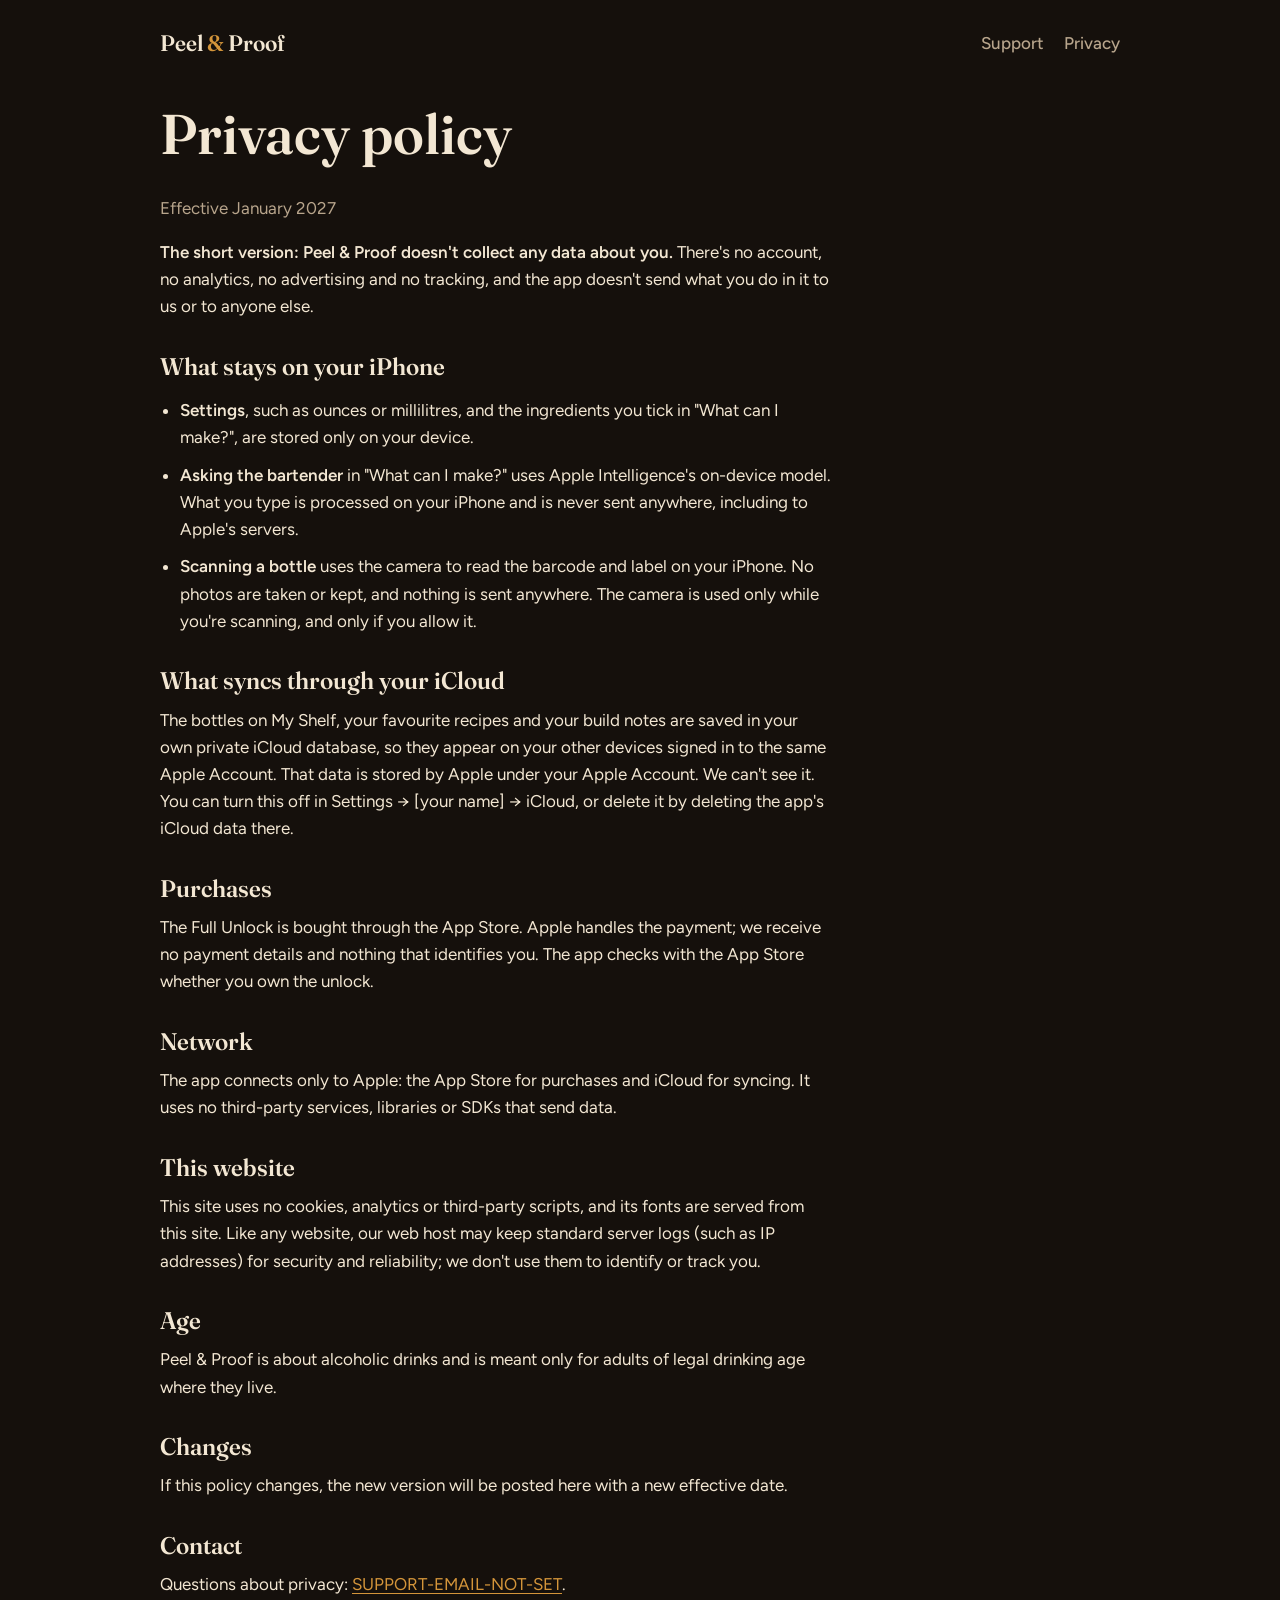
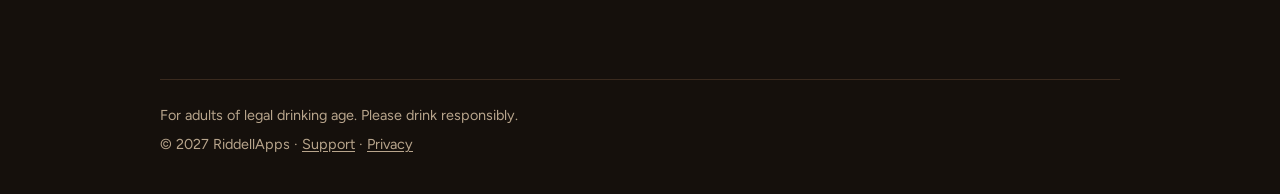
==== privacy/index.html @ 676554a6 "first commit" ====
<!doctype html>
<html lang="en">
<head>
  <meta charset="utf-8">
  <meta name="viewport" content="width=device-width, initial-scale=1, viewport-fit=cover">
  <meta http-equiv="Content-Security-Policy" content="default-src 'self'; img-src 'self' data:; style-src 'self'; font-src 'self'; script-src 'none'; base-uri 'none'; form-action 'none'">
  <meta name="referrer" content="no-referrer">
  <meta name="color-scheme" content="dark">
  <meta name="theme-color" content="#15100C">
  <title>Privacy · Peel &amp; Proof</title>
  <meta name="description" content="Peel &amp; Proof collects no data. What stays on your iPhone, what Apple handles, and how to reach us.">
  <link rel="canonical" href="https://peelandproof.riddellapps.com/privacy/">
  <link rel="icon" href="../assets/favicon.svg" type="image/svg+xml">
  <link rel="stylesheet" href="../assets/tokens.css">
  <link rel="stylesheet" href="../assets/site.css">
</head>
<body>
  <header class="site-header">
    <a class="wordmark" href="../">Peel <span>&amp;</span> Proof</a>
    <nav aria-label="Site">
      <a href="../support/">Support</a>
      <a href="../privacy/">Privacy</a>
    </nav>
  </header>
  <main>
    <article class="prose">
      <h1>Privacy policy</h1>
      <p class="meta">Effective January 2027</p>

      <p><strong>The short version: Peel &amp; Proof doesn't collect any data about you.</strong> There's
        no account, no analytics, no advertising and no tracking, and the app doesn't send what you do in
        it to us or to anyone else.</p>

      <h2>What stays on your iPhone</h2>
      <ul>
        <li><strong>Settings</strong>, such as ounces or millilitres, and the ingredients you tick in
          "What can I make?", are stored only on your device.</li>
        <li><strong>Asking the bartender</strong> in "What can I make?" uses Apple Intelligence's
          on-device model. What you type is processed on your iPhone and is never sent anywhere,
          including to Apple's servers.</li>
        <li><strong>Scanning a bottle</strong> uses the camera to read the barcode and label on your
          iPhone. No photos are taken or kept, and nothing is sent anywhere. The camera is used only
          while you're scanning, and only if you allow it.</li>
      </ul>

      <h2>What syncs through your iCloud</h2>
      <p>The bottles on My Shelf, your favourite recipes and your build notes are saved in your own
        private iCloud database, so they appear on your other devices signed in to the same Apple
        Account. That data is stored by Apple under your Apple Account. We can't see it. You can turn
        this off in Settings → [your name] → iCloud, or delete it by deleting the app's iCloud data there.</p>

      <h2>Purchases</h2>
      <p>The Full Unlock is bought through the App Store. Apple handles the payment; we receive no payment
        details and nothing that identifies you. The app checks with the App Store whether you own the unlock.</p>

      <h2>Network</h2>
      <p>The app connects only to Apple: the App Store for purchases and iCloud for syncing. It uses no
        third-party services, libraries or SDKs that send data.</p>

      <h2>This website</h2>
      <p>This site uses no cookies, analytics or third-party scripts, and its fonts are served from this
        site. Like any website, our web host may keep standard server logs (such as IP addresses) for
        security and reliability; we don't use them to identify or track you.</p>

      <h2>Age</h2>
      <p>Peel &amp; Proof is about alcoholic drinks and is meant only for adults of legal drinking age
        where they live.</p>

      <h2>Changes</h2>
      <p>If this policy changes, the new version will be posted here with a new effective date.</p>

      <h2>Contact</h2>
      <p>Questions about privacy: <a href="mailto:SUPPORT-EMAIL-NOT-SET">SUPPORT-EMAIL-NOT-SET</a>.</p>
    </article>
  </main>
  <footer class="site-footer">
    <p>For adults of legal drinking age. Please drink responsibly.</p>
    <p>© 2027 RiddellApps · <a href="../support/">Support</a> · <a href="../privacy/">Privacy</a></p>
  </footer>
</body>
</html>
---- assets/tokens.css ----
/* Generated from design/tokens.json by scripts/build_tokens.py. Do not edit. */
:root {
  --color-barrel-char: #15100C;
  --color-charred-oak: #241A13;
  --color-toasted-oak: #3A2A1E;
  --color-amber: #D4953A;
  --color-cherry: #9E2F2A;
  --color-cream: #F3E7D3;
  --color-parchment: #B8A58C;
  --font-display: 'Fraunces', Georgia, serif;
  --font-body: 'Figtree', system-ui, sans-serif;
  --radius-chip: 999px;
  --radius-control: 14px;
  --radius-card: 16px;
  --radius-sheet: 44px;
}
---- assets/site.css ----
/* Peel & Proof site. Colors, fonts and radii come only from tokens.css (design/tokens.json). */

@font-face { font-family: 'Fraunces'; src: url('fonts/Fraunces_72pt-SemiBold.ttf') format('truetype'); font-weight: 600; font-display: swap; }
@font-face { font-family: 'Figtree'; src: url('fonts/Figtree-Regular.ttf') format('truetype'); font-weight: 400; font-display: swap; }
@font-face { font-family: 'Figtree'; src: url('fonts/Figtree-Medium.ttf') format('truetype'); font-weight: 500; font-display: swap; }
@font-face { font-family: 'Figtree'; src: url('fonts/Figtree-SemiBold.ttf') format('truetype'); font-weight: 600; font-display: swap; }

*, *::before, *::after { box-sizing: border-box; }

html { color-scheme: dark; -webkit-text-size-adjust: 100%; }

body {
  margin: 0;
  min-height: 100vh;
  display: flex;
  flex-direction: column;
  background: var(--color-barrel-char);
  color: var(--color-cream);
  font: 400 1.0625rem/1.6 var(--font-body);
  padding-inline: max(20px, env(safe-area-inset-left), env(safe-area-inset-right));
}

main { flex: 1; width: 100%; max-width: 60rem; margin: 0 auto; padding-block: 1rem 4rem; }

h1, h2, h3 { font-family: var(--font-display); font-weight: 600; line-height: 1.15; margin: 0 0 0.5em; }
h1 { font-size: clamp(2.25rem, 6vw, 3.5rem); }
h2 { font-size: clamp(1.6rem, 4vw, 2.1rem); margin-top: 2.5rem; }
h3 { font-size: 1.3rem; }
p { margin: 0 0 1em; }

a { color: var(--color-amber); text-underline-offset: 0.15em; }
a:hover { color: var(--color-cream); }
:focus-visible { outline: 3px solid var(--color-amber); outline-offset: 3px; border-radius: 4px; }

.visually-hidden {
  position: absolute; width: 1px; height: 1px; padding: 0; margin: -1px;
  overflow: hidden; clip: rect(0 0 0 0); white-space: nowrap; border: 0;
}

/* Header and footer */
.site-header {
  width: 100%; max-width: 60rem; margin: 0 auto;
  display: flex; flex-wrap: wrap; gap: 0.5rem 1.5rem; align-items: center; justify-content: space-between;
  padding-block: max(1.25rem, env(safe-area-inset-top)) 1.25rem;
}
.wordmark { font: 600 1.4rem var(--font-display); color: var(--color-cream); text-decoration: none; }
.wordmark span { color: var(--color-amber); }
.site-header nav { display: flex; gap: 1.25rem; }
.site-header nav a { color: var(--color-parchment); text-decoration: none; font-weight: 500; padding-block: 0.6rem; }
.site-header nav a:hover { color: var(--color-cream); }

.site-footer {
  width: 100%; max-width: 60rem; margin: 0 auto;
  border-top: 1px solid var(--color-toasted-oak);
  padding-block: 1.5rem max(2rem, env(safe-area-inset-bottom));
  color: var(--color-parchment); font-size: 0.9rem;
}
.site-footer p { margin: 0 0 0.4em; }
.site-footer a { color: var(--color-parchment); }

/* Cards */
.card {
  background: var(--color-charred-oak);
  border: 1px solid var(--color-toasted-oak);
  border-radius: var(--radius-card);
  padding: 1.25rem 1.4rem;
}
.card p:last-child { margin-bottom: 0; }

/* Home */
.hero { text-align: center; padding-block: 2.5rem 1rem; }
.hero .lede { color: var(--color-parchment); font-size: 1.2rem; max-width: 34rem; margin: 0 auto 1.75rem; }
.hero-glass { width: 120px; height: 120px; margin-bottom: 1rem; }

.glass-liquid { fill: var(--color-amber); }
.glass-outline { fill: none; stroke: var(--color-cream); stroke-width: 1.5; stroke-linejoin: round; }
.glass-cube { fill: none; stroke: var(--color-cream); stroke-width: 1.2; }
.glass-peel { fill: none; stroke: var(--color-amber); stroke-width: 1.6; stroke-linecap: round; }

.button {
  display: inline-block; min-height: 44px;
  background: var(--color-amber); color: var(--color-barrel-char);
  font-weight: 600; text-decoration: none;
  padding: 0.75rem 1.5rem; border-radius: var(--radius-control);
}
.button:hover { color: var(--color-barrel-char); filter: brightness(1.08); }
.soon { display: inline-block; color: var(--color-parchment); border: 1px solid var(--color-toasted-oak);
  border-radius: var(--radius-chip); padding: 0.5rem 1.1rem; font-weight: 500; }

.features { display: grid; grid-template-columns: repeat(auto-fit, minmax(16rem, 1fr)); gap: 1rem; margin-top: 3rem; }
.features h3 { color: var(--color-cream); }
.features p { color: var(--color-parchment); }

.recipes { list-style: none; padding: 0; margin: 0; display: grid; grid-template-columns: repeat(auto-fit, minmax(16rem, 1fr)); gap: 1rem; }
.recipes li { display: flex; gap: 1rem; align-items: flex-start; }
.recipes .recipe-glass { flex: none; width: 52px; height: 52px; background: var(--color-toasted-oak); border-radius: 14px; }
.recipes h3 { font-size: 1.15rem; margin-bottom: 0.25em; }
.recipes p { color: var(--color-parchment); font-size: 0.95rem; margin: 0; }
.recipes .credit { font-size: 0.85rem; margin-top: 0.35em; }

.price { margin-top: 3rem; }
.price h2 { margin-top: 0; }
.price p { color: var(--color-parchment); }

/* Privacy, support */
.prose { max-width: 42rem; }
.prose .meta { color: var(--color-parchment); }
.prose h2 { font-size: 1.5rem; margin-top: 2rem; }
.prose h3 { font-family: var(--font-body); font-size: 1.05rem; margin-top: 1.5rem; }
.prose ul { padding-left: 1.25rem; }
.prose li { margin-bottom: 0.6em; }
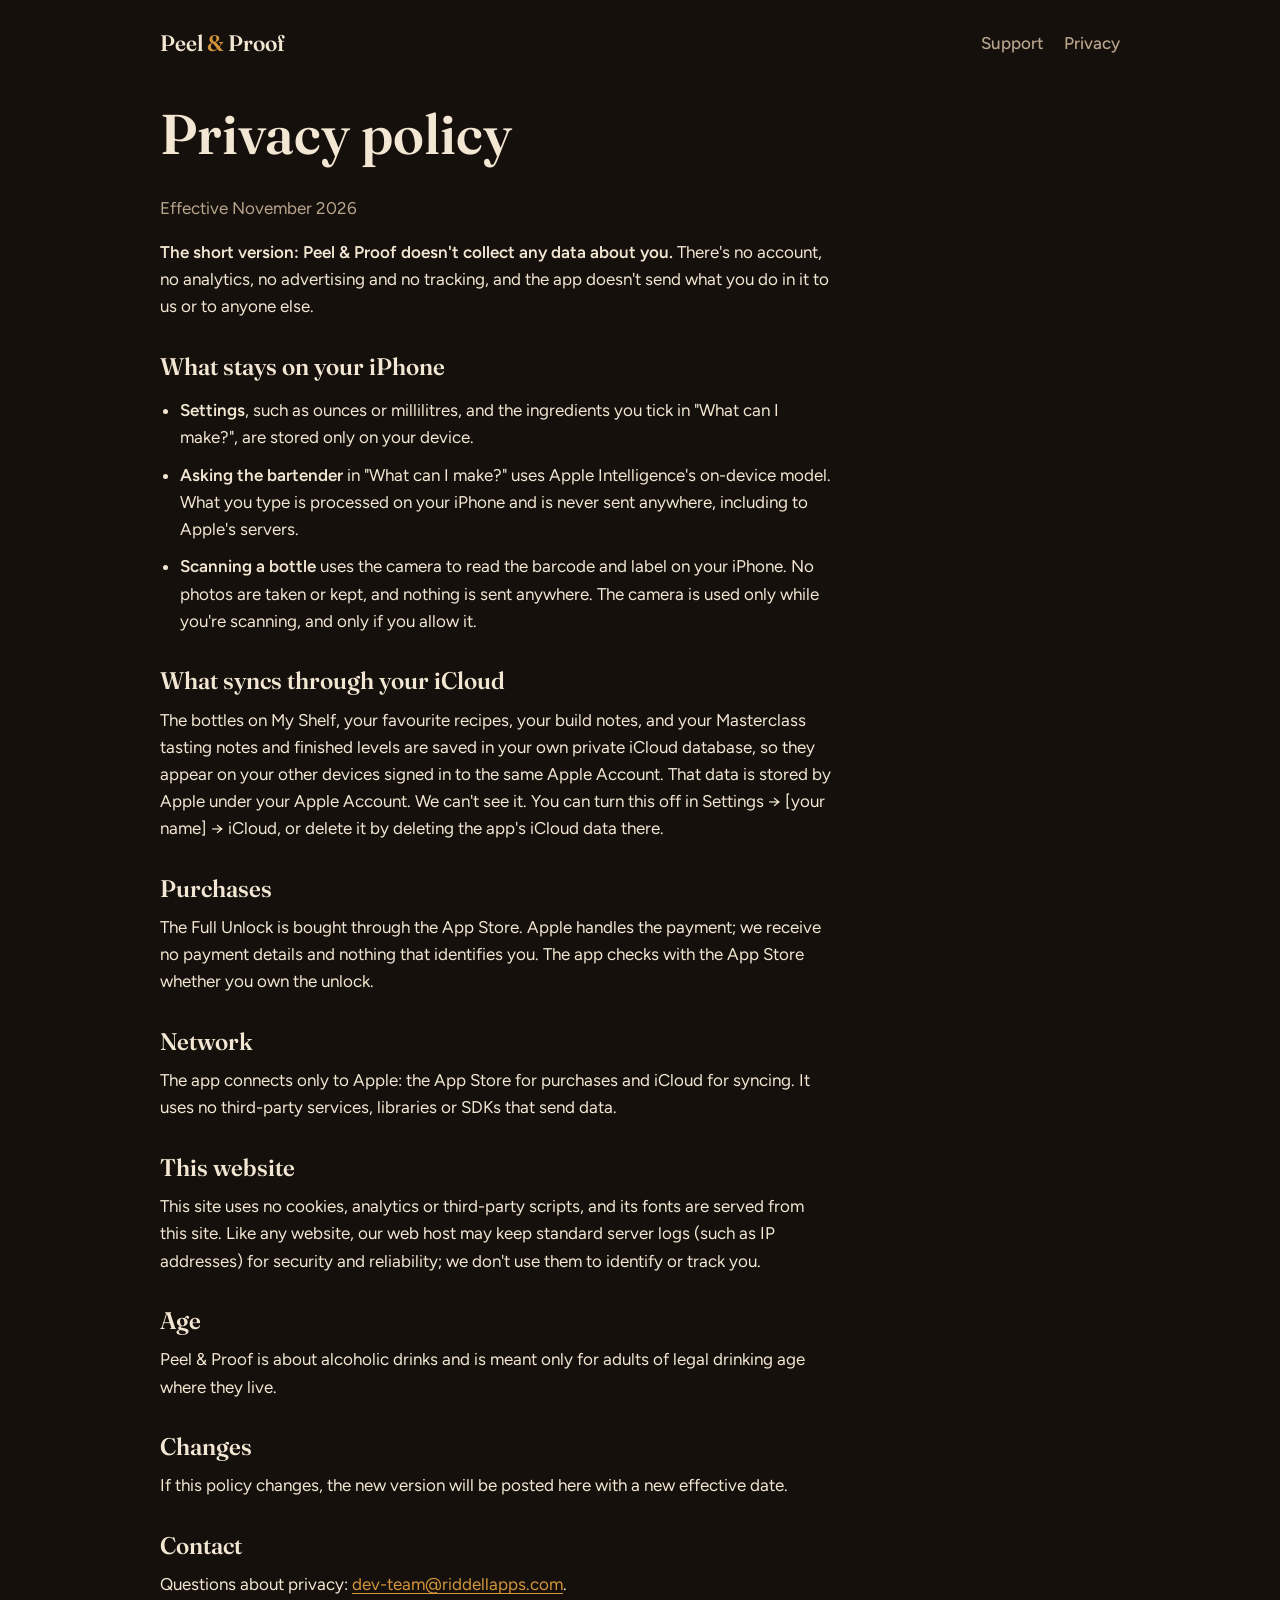
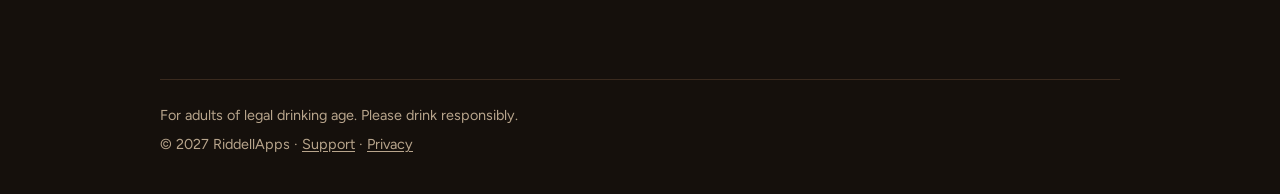
==== commit 41705509: "2nd release" ====
--- a/privacy/index.html
+++ b/privacy/index.html
@@ -25,7 +25,7 @@
   <main>
     <article class="prose">
       <h1>Privacy policy</h1>
-      <p class="meta">Effective January 2027</p>
+      <p class="meta">Effective November 2026</p>
 
       <p><strong>The short version: Peel &amp; Proof doesn't collect any data about you.</strong> There's
         no account, no analytics, no advertising and no tracking, and the app doesn't send what you do in
@@ -44,8 +44,8 @@
       </ul>
 
       <h2>What syncs through your iCloud</h2>
-      <p>The bottles on My Shelf, your favourite recipes and your build notes are saved in your own
-        private iCloud database, so they appear on your other devices signed in to the same Apple
+      <p>The bottles on My Shelf, your favourite recipes, your build notes, and your Masterclass tasting
+        notes and finished levels are saved in your own private iCloud database, so they appear on your other devices signed in to the same Apple
         Account. That data is stored by Apple under your Apple Account. We can't see it. You can turn
         this off in Settings → [your name] → iCloud, or delete it by deleting the app's iCloud data there.</p>
 
@@ -70,7 +70,7 @@
       <p>If this policy changes, the new version will be posted here with a new effective date.</p>
 
       <h2>Contact</h2>
-      <p>Questions about privacy: <a href="mailto:SUPPORT-EMAIL-NOT-SET">SUPPORT-EMAIL-NOT-SET</a>.</p>
+      <p>Questions about privacy: <a href="mailto:dev-team@riddellapps.com">dev-team@riddellapps.com</a>.</p>
     </article>
   </main>
   <footer class="site-footer">
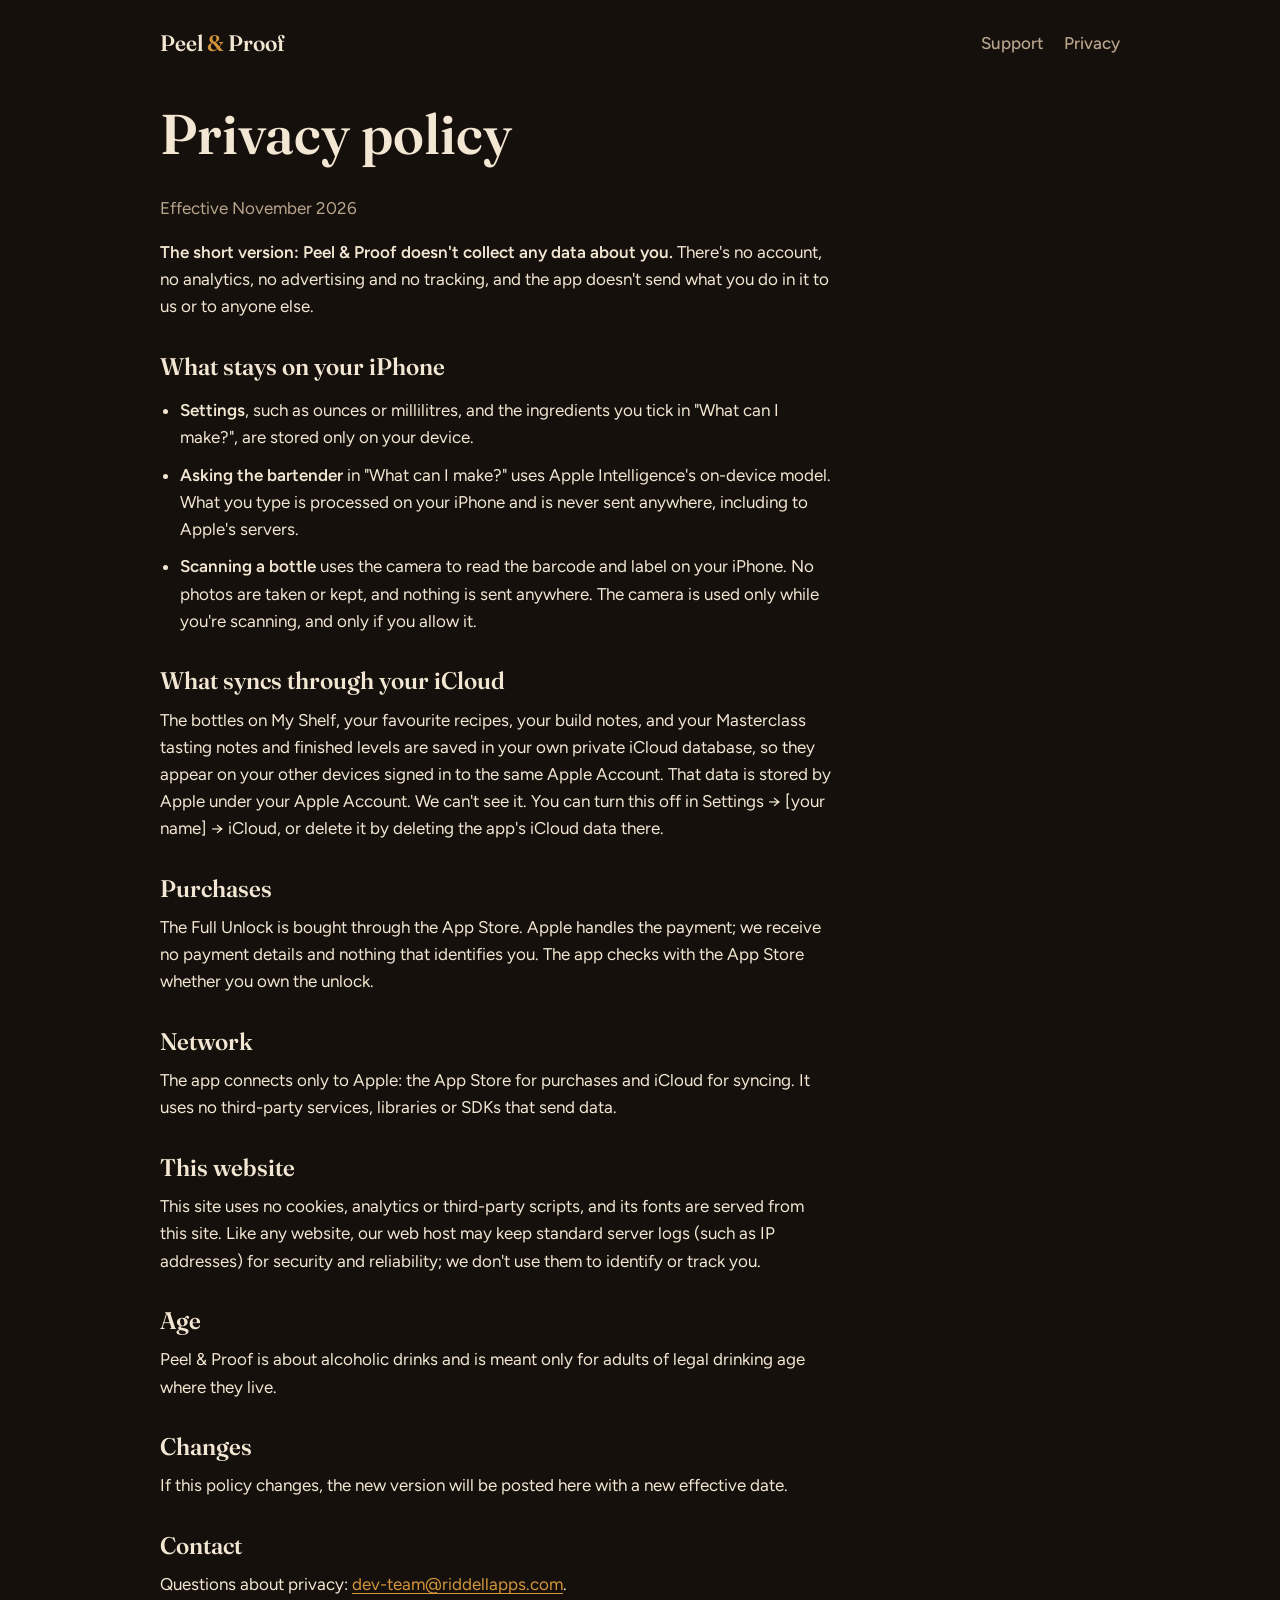
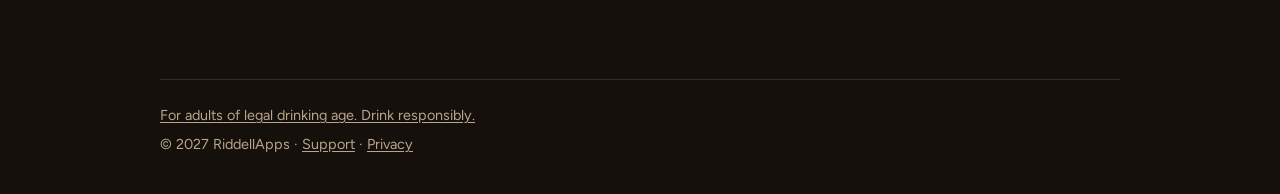
==== commit fd048c21: "Drink responsibly page, linked from every page's footer" ====
--- a/privacy/index.html
+++ b/privacy/index.html
@@ -74,7 +74,7 @@
     </article>
   </main>
   <footer class="site-footer">
-    <p>For adults of legal drinking age. Please drink responsibly.</p>
+    <p><a href="../responsibly/">For adults of legal drinking age. Drink responsibly.</a></p>
     <p>© 2027 RiddellApps · <a href="../support/">Support</a> · <a href="../privacy/">Privacy</a></p>
   </footer>
 </body>
